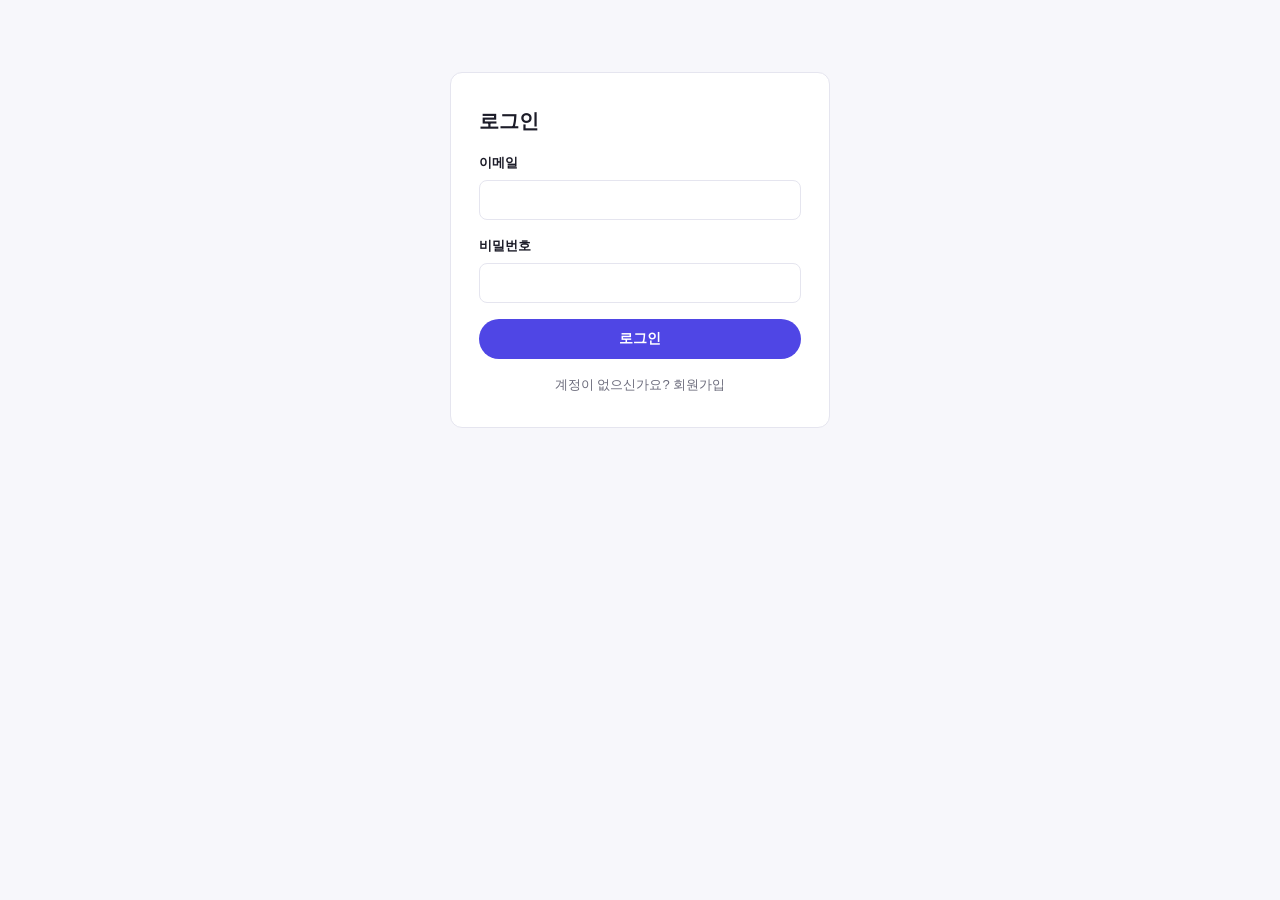
==== pages/login.html @ da1f6884 "Initial goods-shop frontend: auth, product listing, checkout, order history, admin" ====
<!DOCTYPE html>
<html lang="ko">
<head>
  <meta charset="UTF-8" />
  <meta name="viewport" content="width=device-width, initial-scale=1.0" />
  <title>로그인 | 굿즈샵</title>
  <link rel="stylesheet" href="../assets/css/style.css" />
</head>
<body>
  <div id="nav-placeholder"></div>

  <main>
    <div class="form-panel">
      <h2>로그인</h2>
      <div id="form-error" class="form-error"></div>
      <form id="login-form">
        <div class="form-field">
          <label for="email">이메일</label>
          <input type="email" id="email" required autocomplete="email" />
        </div>
        <div class="form-field">
          <label for="password">비밀번호</label>
          <input type="password" id="password" required autocomplete="current-password" />
        </div>
        <button type="submit" id="submit-btn" class="btn btn-primary btn-block">로그인</button>
      </form>
      <div class="form-footer">
        계정이 없으신가요? <a href="./signup.html">회원가입</a>
      </div>
    </div>
  </main>

  <script type="module" src="../js/login.js"></script>
</body>
</html>
---- assets/css/style.css ----
:root {
  --bg: #f7f7fb;
  --panel: #ffffff;
  --border: #e5e5ef;
  --text: #1c1c28;
  --text-sub: #6b6b7b;
  --primary: #4f46e5;
  --primary-dark: #4338ca;
  --danger: #e11d48;
  --success: #16a34a;
  --pending: #94a3b8;
  --radius: 12px;
}

* { box-sizing: border-box; }

body {
  margin: 0;
  background: var(--bg);
  color: var(--text);
  font-family: "Apple SD Gothic Neo", "Malgun Gothic", -apple-system, BlinkMacSystemFont, sans-serif;
  line-height: 1.6;
}

a { color: inherit; text-decoration: none; }

.wrap {
  max-width: 960px;
  margin: 0 auto;
  padding: 0 20px;
}

/* nav */
.nav {
  display: flex;
  align-items: center;
  justify-content: space-between;
  padding: 16px 20px;
  background: var(--panel);
  border-bottom: 1px solid var(--border);
  position: sticky;
  top: 0;
  z-index: 10;
}

.nav-brand {
  font-weight: 800;
  font-size: 18px;
}

.nav-links {
  display: flex;
  align-items: center;
  gap: 18px;
  font-size: 14px;
  color: var(--text-sub);
}

.nav-links a:hover { color: var(--primary); }

.nav-link-btn {
  background: none;
  border: none;
  font: inherit;
  color: var(--text-sub);
  cursor: pointer;
  padding: 0;
}

.nav-link-btn:hover { color: var(--danger); }

main {
  max-width: 960px;
  margin: 0 auto;
  padding: 32px 20px 80px;
}

h1 { font-size: 26px; margin: 0 0 8px; }
h2 { font-size: 20px; margin: 0 0 16px; }
p.page-sub { color: var(--text-sub); margin: 0 0 28px; }

/* product grid */
.product-grid {
  display: grid;
  grid-template-columns: repeat(auto-fill, minmax(200px, 1fr));
  gap: 20px;
}

.product-card {
  background: var(--panel);
  border: 1px solid var(--border);
  border-radius: var(--radius);
  overflow: hidden;
  display: flex;
  flex-direction: column;
}

.product-card img {
  width: 100%;
  aspect-ratio: 1 / 1;
  object-fit: cover;
  background: #eee;
}

.product-card .body {
  padding: 14px 16px 18px;
  display: flex;
  flex-direction: column;
  gap: 6px;
  flex: 1;
}

.product-card .name { font-weight: 700; font-size: 15px; }
.product-card .desc { color: var(--text-sub); font-size: 13px; flex: 1; }
.product-card .price { font-weight: 800; font-size: 16px; }
.product-card .stock { font-size: 12px; color: var(--text-sub); }

/* buttons */
.btn {
  display: inline-block;
  border: none;
  border-radius: 999px;
  padding: 11px 20px;
  font-weight: 700;
  font-size: 14px;
  cursor: pointer;
  text-align: center;
  transition: transform 0.1s ease, opacity 0.15s ease;
}

.btn-primary { background: var(--primary); color: #fff; }
.btn-primary:hover { background: var(--primary-dark); }
.btn-primary:disabled { background: #cbd5e1; cursor: not-allowed; }
.btn-block { display: block; width: 100%; }
.btn-ghost {
  background: transparent;
  border: 1px solid var(--border);
  color: var(--text);
}

/* forms */
.form-panel {
  max-width: 380px;
  margin: 40px auto 0;
  background: var(--panel);
  border: 1px solid var(--border);
  border-radius: var(--radius);
  padding: 32px 28px;
}

.form-field { margin-bottom: 16px; }
.form-field label { display: block; font-size: 13px; font-weight: 600; margin-bottom: 6px; }
.form-field input {
  width: 100%;
  padding: 11px 12px;
  border: 1px solid var(--border);
  border-radius: 8px;
  font-size: 14px;
}
.form-field input:focus { outline: 2px solid var(--primary); border-color: transparent; }

.form-error {
  background: #fef2f2;
  color: var(--danger);
  border: 1px solid #fecaca;
  border-radius: 8px;
  padding: 10px 12px;
  font-size: 13px;
  margin-bottom: 16px;
  display: none;
}
.form-error.show { display: block; }

.form-footer { margin-top: 16px; font-size: 13px; color: var(--text-sub); text-align: center; }

/* checkout */
.checkout-summary {
  display: flex;
  gap: 16px;
  background: var(--panel);
  border: 1px solid var(--border);
  border-radius: var(--radius);
  padding: 18px;
  margin-bottom: 24px;
}

.checkout-summary img { width: 84px; height: 84px; border-radius: 8px; object-fit: cover; }

/* table */
table { width: 100%; border-collapse: collapse; background: var(--panel); border: 1px solid var(--border); border-radius: var(--radius); overflow: hidden; }
th, td { padding: 12px 14px; text-align: left; font-size: 13.5px; border-bottom: 1px solid var(--border); }
th { color: var(--text-sub); font-weight: 600; background: #fafafe; }
tr:last-child td { border-bottom: none; }

.badge { display: inline-block; padding: 3px 10px; border-radius: 999px; font-size: 12px; font-weight: 700; color: #fff; }
.badge-PENDING { background: var(--pending); }
.badge-DONE { background: var(--success); }
.badge-FAILED { background: var(--danger); }

.empty-state { text-align: center; color: var(--text-sub); padding: 60px 0; }

.result-box {
  max-width: 420px;
  margin: 60px auto 0;
  text-align: center;
  background: var(--panel);
  border: 1px solid var(--border);
  border-radius: var(--radius);
  padding: 40px 28px;
}
.result-box .icon { font-size: 42px; margin-bottom: 12px; }
.result-box dl { text-align: left; margin: 24px 0; font-size: 14px; }
.result-box dt { color: var(--text-sub); display: inline-block; width: 90px; }
.result-box dd { display: inline; margin: 0; font-weight: 600; }
.result-box dd::after { content: ""; display: block; }
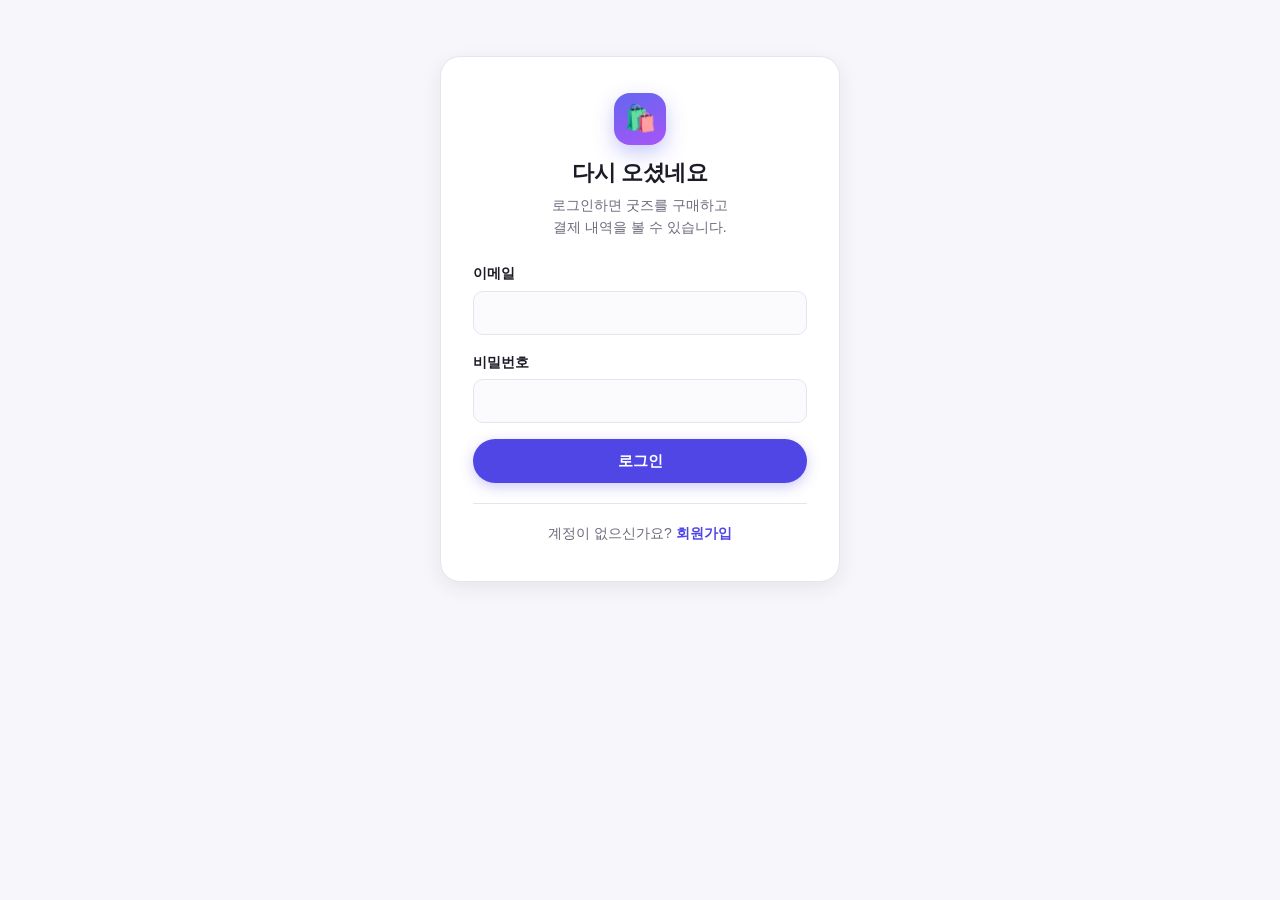
==== commit a78f60fa: "히어로 영역 추가, 헤더·로그인/회원가입 디자인 개선, 상품 이미지 교체 - index.html: 화면 상단에 히어로 영역 신설 (배지/제목/설명/버튼 2개) - 헤더: 반투명 배" ====
--- a/pages/login.html
+++ b/pages/login.html
@@ -9,9 +9,13 @@
 <body>
   <div id="nav-placeholder"></div>
 
-  <main>
+  <main class="auth">
     <div class="form-panel">
-      <h2>로그인</h2>
+      <div class="auth-head">
+        <div class="auth-mark">🛍️</div>
+        <h2>다시 오셨네요</h2>
+        <p class="auth-sub">로그인하면 굿즈를 구매하고<br />결제 내역을 볼 수 있습니다.</p>
+      </div>
       <div id="form-error" class="form-error"></div>
       <form id="login-form">
         <div class="form-field">
--- a/assets/css/style.css
+++ b/assets/css/style.css
@@ -1,3 +1,16 @@
+/*
+  모바일 우선(mobile-first) 스타일.
+
+  기본 스타일 = 폰 화면 기준.
+  화면이 넓어지면 @media (min-width: ...) 로 하나씩 넓혀갑니다.
+
+  지키는 규칙:
+  - 손으로 누르는 것(버튼/링크)은 최소 44px 높이 — 손가락으로 정확히 누를 수 있는 크기
+  - 본문 글자는 최소 16px — 폰에서 읽을 수 있는 크기
+  - 입력창도 16px — 이보다 작으면 iPhone 이 입력할 때 화면을 멋대로 확대함
+  - 가로 스크롤 금지
+*/
+
 :root {
   --bg: #f7f7fb;
   --panel: #ffffff;
@@ -6,10 +19,18 @@
   --text-sub: #6b6b7b;
   --primary: #4f46e5;
   --primary-dark: #4338ca;
+  --primary-soft: #eef2ff; /* 아주 연한 보라 — 강조 배경용 */
   --danger: #e11d48;
   --success: #16a34a;
   --pending: #94a3b8;
   --radius: 12px;
+  --radius-lg: 20px;
+  --tap: 44px; /* 최소 터치 영역 */
+
+  /* 그림자: 요소를 살짝 떠 보이게 함 */
+  --shadow-sm: 0 1px 2px rgba(28, 28, 40, 0.06);
+  --shadow-md: 0 6px 20px rgba(28, 28, 40, 0.08);
+  --shadow-lg: 0 18px 40px rgba(28, 28, 40, 0.12);
 }
 
 * { box-sizing: border-box; }
@@ -19,24 +40,30 @@
   background: var(--bg);
   color: var(--text);
   font-family: "Apple SD Gothic Neo", "Malgun Gothic", -apple-system, BlinkMacSystemFont, sans-serif;
+  font-size: 16px;
   line-height: 1.6;
-}
+  -webkit-text-size-adjust: 100%; /* 폰 가로/세로 전환 시 글자 크기 튀는 것 방지 */
+  overflow-x: hidden;             /* 가로 스크롤 방지 */
+}
+
+img { max-width: 100%; }
 
 a { color: inherit; text-decoration: none; }
 
-.wrap {
-  max-width: 960px;
-  margin: 0 auto;
-  padding: 0 20px;
-}
-
-/* nav */
+/* ---------- 상단 네비게이션 ---------- */
+/*
+  반투명 흰 배경 + backdrop-filter(뒤에 깔린 것을 흐리게 하는 효과)로
+  스크롤할 때 내용이 헤더 뒤로 은은하게 비쳐 보이게 합니다.
+*/
 .nav {
   display: flex;
   align-items: center;
   justify-content: space-between;
-  padding: 16px 20px;
-  background: var(--panel);
+  gap: 12px;
+  padding: 8px 16px;
+  background: rgba(255, 255, 255, 0.82);
+  backdrop-filter: saturate(180%) blur(12px);
+  -webkit-backdrop-filter: saturate(180%) blur(12px);
   border-bottom: 1px solid var(--border);
   position: sticky;
   top: 0;
@@ -45,18 +72,67 @@
 
 .nav-brand {
   font-weight: 800;
-  font-size: 18px;
-}
-
+  font-size: 17px;
+  letter-spacing: -0.02em;
+  white-space: nowrap;
+  display: flex;
+  align-items: center;
+  gap: 8px;
+  min-height: var(--tap);
+}
+
+/* 로고 이모지를 동그란 배지 안에 넣어 정돈해 보이게 */
+.nav-logo {
+  display: inline-flex;
+  align-items: center;
+  justify-content: center;
+  width: 30px;
+  height: 30px;
+  border-radius: 10px;
+  background: var(--primary-soft);
+  font-size: 16px;
+}
+
+/* 링크가 많아 폰에서 넘칠 수 있으므로, 넘치면 가로로 스크롤되게 함 */
 .nav-links {
   display: flex;
   align-items: center;
-  gap: 18px;
+  gap: 2px;
   font-size: 14px;
+  font-weight: 600;
   color: var(--text-sub);
-}
-
-.nav-links a:hover { color: var(--primary); }
+  overflow-x: auto;
+  -webkit-overflow-scrolling: touch;
+  scrollbar-width: none;
+}
+.nav-links::-webkit-scrollbar { display: none; }
+
+/* 네비게이션 안의 모든 누를 수 있는 것: 터치 영역 확보 */
+.nav-links a,
+.nav-links button {
+  display: flex;
+  align-items: center;
+  min-height: 38px;
+  padding: 0 12px;
+  border-radius: 999px;
+  white-space: nowrap;
+  transition: background 0.15s ease, color 0.15s ease;
+}
+
+.nav-links a:hover {
+  color: var(--primary);
+  background: var(--primary-soft);
+}
+
+/* 회원가입: 눈에 띄는 알약 버튼 */
+.nav-cta {
+  background: var(--text);
+  color: #fff;
+}
+.nav-cta:hover { background: var(--primary); color: #fff; }
+
+/* 관리자 링크: 다른 메뉴와 구분되도록 */
+.nav-admin { color: var(--primary); }
 
 .nav-link-btn {
   background: none;
@@ -64,35 +140,120 @@
   font: inherit;
   color: var(--text-sub);
   cursor: pointer;
-  padding: 0;
-}
-
-.nav-link-btn:hover { color: var(--danger); }
-
+}
+.nav-link-btn:hover { color: var(--danger); background: #fef2f2; }
+
+/* ---------- 히어로 (홈 상단 대문) ---------- */
+/*
+  화면 전체 너비를 쓰는 어두운 영역입니다.
+  radial-gradient 두 개를 겹쳐 은은한 빛 번짐을 만듭니다.
+*/
+.hero {
+  position: relative;
+  overflow: hidden;
+  background:
+    radial-gradient(90% 80% at 15% 0%, #6366f1 0%, transparent 60%),
+    radial-gradient(70% 70% at 100% 100%, #a855f7 0%, transparent 55%),
+    linear-gradient(160deg, #23233a 0%, #171728 100%);
+  color: #fff;
+  text-align: center;
+  padding: 48px 20px 52px;
+}
+
+.hero-inner {
+  max-width: 640px;
+  margin: 0 auto;
+  position: relative;
+}
+
+.hero-badge {
+  display: inline-block;
+  padding: 6px 14px;
+  border-radius: 999px;
+  background: rgba(255, 255, 255, 0.12);
+  border: 1px solid rgba(255, 255, 255, 0.2);
+  font-size: 12px;
+  font-weight: 600;
+  letter-spacing: 0.01em;
+  margin-bottom: 18px;
+}
+
+.hero-title {
+  font-size: 30px;
+  line-height: 1.25;
+  letter-spacing: -0.03em;
+  font-weight: 800;
+  margin: 0 0 14px;
+}
+
+/* <em> 부분만 색을 입혀 강조 (기울임은 끔) */
+.hero-title em {
+  font-style: normal;
+  background: linear-gradient(90deg, #c7d2fe, #f0abfc);
+  -webkit-background-clip: text;
+  background-clip: text;
+  color: transparent;
+}
+
+.hero-sub {
+  margin: 0 0 26px;
+  font-size: 15px;
+  line-height: 1.65;
+  color: rgba(255, 255, 255, 0.75);
+}
+
+.hero-actions {
+  display: flex;
+  flex-direction: column;
+  gap: 10px;
+}
+
+/* ---------- 섹션 제목 ---------- */
+.section-head { margin-bottom: 20px; }
+.section-head h2 {
+  margin: 0 0 4px;
+  letter-spacing: -0.02em;
+}
+.section-head .page-sub { margin: 0; }
+
+/* ---------- 본문 영역 ---------- */
 main {
   max-width: 960px;
   margin: 0 auto;
-  padding: 32px 20px 80px;
-}
-
-h1 { font-size: 26px; margin: 0 0 8px; }
-h2 { font-size: 20px; margin: 0 0 16px; }
-p.page-sub { color: var(--text-sub); margin: 0 0 28px; }
-
-/* product grid */
+  padding: 24px 16px 64px;
+}
+
+h1 { font-size: 24px; margin: 0 0 8px; line-height: 1.3; }
+h2 { font-size: 20px; margin: 0 0 16px; line-height: 1.3; }
+p.page-sub { color: var(--text-sub); margin: 0 0 24px; font-size: 15px; }
+
+/* ---------- 상품 목록 ---------- */
+/* 폰: 2열. 화면이 아주 좁으면(360px 미만) 1열로 떨어짐 */
 .product-grid {
   display: grid;
-  grid-template-columns: repeat(auto-fill, minmax(200px, 1fr));
-  gap: 20px;
+  grid-template-columns: repeat(auto-fill, minmax(150px, 1fr));
+  gap: 12px;
 }
 
 .product-card {
   background: var(--panel);
   border: 1px solid var(--border);
-  border-radius: var(--radius);
+  border-radius: var(--radius-lg);
   overflow: hidden;
   display: flex;
   flex-direction: column;
+  box-shadow: var(--shadow-sm);
+  transition: transform 0.18s ease, box-shadow 0.18s ease, border-color 0.18s ease;
+}
+
+/* 마우스를 올리면 살짝 떠오름 (터치 기기에서는 나타나지 않음) */
+@media (hover: hover) {
+  .product-card:hover {
+    transform: translateY(-3px);
+    box-shadow: var(--shadow-md);
+    border-color: #d8d8ea;
+  }
+  .product-card:hover img { transform: scale(1.04); }
 }
 
 .product-card img {
@@ -100,64 +261,134 @@
   aspect-ratio: 1 / 1;
   object-fit: cover;
   background: #eee;
+  transition: transform 0.35s ease;
 }
 
 .product-card .body {
-  padding: 14px 16px 18px;
+  padding: 12px 12px 14px;
   display: flex;
   flex-direction: column;
-  gap: 6px;
+  gap: 4px;
   flex: 1;
 }
 
 .product-card .name { font-weight: 700; font-size: 15px; }
 .product-card .desc { color: var(--text-sub); font-size: 13px; flex: 1; }
-.product-card .price { font-weight: 800; font-size: 16px; }
-.product-card .stock { font-size: 12px; color: var(--text-sub); }
-
-/* buttons */
+.product-card .price { font-weight: 800; font-size: 17px; }
+.product-card .stock { font-size: 12px; color: var(--text-sub); margin-bottom: 8px; }
+
+/* ---------- 버튼 ---------- */
 .btn {
-  display: inline-block;
+  display: inline-flex;
+  align-items: center;
+  justify-content: center;
+  min-height: var(--tap);   /* 손가락으로 누를 수 있는 크기 */
   border: none;
   border-radius: 999px;
-  padding: 11px 20px;
+  padding: 10px 20px;
   font-weight: 700;
-  font-size: 14px;
+  font-size: 15px;
   cursor: pointer;
   text-align: center;
-  transition: transform 0.1s ease, opacity 0.15s ease;
-}
-
-.btn-primary { background: var(--primary); color: #fff; }
+  transition: background 0.15s ease, opacity 0.15s ease;
+}
+
+.btn-primary {
+  background: var(--primary);
+  color: #fff;
+  box-shadow: 0 4px 14px rgba(79, 70, 229, 0.28);
+}
 .btn-primary:hover { background: var(--primary-dark); }
-.btn-primary:disabled { background: #cbd5e1; cursor: not-allowed; }
-.btn-block { display: block; width: 100%; }
+.btn-primary:active { transform: translateY(1px); }
+.btn-primary:disabled {
+  background: #cbd5e1;
+  cursor: not-allowed;
+  box-shadow: none;
+}
+.btn-block { display: flex; width: 100%; }
 .btn-ghost {
   background: transparent;
   border: 1px solid var(--border);
   color: var(--text);
 }
 
-/* forms */
+/* 히어로 위(어두운 배경)에 올라가는 보조 버튼 */
+.btn-hero-ghost {
+  background: rgba(255, 255, 255, 0.1);
+  border: 1px solid rgba(255, 255, 255, 0.28);
+  color: #fff;
+}
+.btn-hero-ghost:hover { background: rgba(255, 255, 255, 0.18); }
+
+/* ---------- 입력 폼 ---------- */
+/*
+  로그인/회원가입 화면.
+  main.auth 는 카드가 화면 가운데쯤에 오도록 위쪽 여백을 조금 더 줍니다.
+*/
+main.auth { padding-top: 32px; }
+
 .form-panel {
-  max-width: 380px;
-  margin: 40px auto 0;
+  max-width: 400px;
+  margin: 0 auto;
   background: var(--panel);
   border: 1px solid var(--border);
-  border-radius: var(--radius);
-  padding: 32px 28px;
+  border-radius: var(--radius-lg);
+  padding: 28px 22px;
+  box-shadow: var(--shadow-md);
+}
+
+.auth-head { text-align: center; margin-bottom: 24px; }
+
+/* 카드 맨 위의 동그란 로고 */
+.auth-mark {
+  width: 52px;
+  height: 52px;
+  margin: 0 auto 14px;
+  display: flex;
+  align-items: center;
+  justify-content: center;
+  border-radius: 16px;
+  font-size: 26px;
+  background: linear-gradient(160deg, #6366f1, #a855f7);
+  box-shadow: 0 8px 20px rgba(99, 102, 241, 0.35);
+}
+
+.auth-head h2 {
+  margin: 0 0 6px;
+  font-size: 22px;
+  letter-spacing: -0.02em;
+}
+
+.auth-sub {
+  margin: 0;
+  color: var(--text-sub);
+  font-size: 14px;
+  line-height: 1.6;
 }
 
 .form-field { margin-bottom: 16px; }
-.form-field label { display: block; font-size: 13px; font-weight: 600; margin-bottom: 6px; }
+.form-field label { display: block; font-size: 14px; font-weight: 600; margin-bottom: 6px; }
 .form-field input {
   width: 100%;
-  padding: 11px 12px;
+  min-height: var(--tap);
+  padding: 10px 14px;
+  background: #fbfbfe;
   border: 1px solid var(--border);
-  border-radius: 8px;
-  font-size: 14px;
-}
-.form-field input:focus { outline: 2px solid var(--primary); border-color: transparent; }
+  border-radius: 10px;
+  font-size: 16px; /* 16px 미만이면 iPhone 이 입력 시 화면을 확대해버림 */
+  transition: border-color 0.15s ease, box-shadow 0.15s ease, background 0.15s ease;
+}
+.form-field input::placeholder { color: #a6a6b8; }
+
+/* 입력창을 누르면 보라색 테두리 + 은은한 링 */
+.form-field input:focus {
+  outline: none;
+  background: var(--panel);
+  border-color: var(--primary);
+  box-shadow: 0 0 0 3px rgba(79, 70, 229, 0.14);
+}
+
+.form-panel .btn-primary { margin-top: 4px; }
 
 .form-error {
   background: #fef2f2;
@@ -165,51 +396,226 @@
   border: 1px solid #fecaca;
   border-radius: 8px;
   padding: 10px 12px;
-  font-size: 13px;
+  font-size: 14px;
   margin-bottom: 16px;
   display: none;
 }
 .form-error.show { display: block; }
 
-.form-footer { margin-top: 16px; font-size: 13px; color: var(--text-sub); text-align: center; }
-
-/* checkout */
+.form-footer {
+  margin-top: 20px;
+  padding-top: 18px;
+  border-top: 1px solid var(--border);
+  font-size: 14px;
+  color: var(--text-sub);
+  text-align: center;
+}
+.form-footer a { color: var(--primary); font-weight: 600; }
+.form-footer a:hover { text-decoration: underline; }
+
+/* ---------- 결제 페이지 ---------- */
+/* 폰에서는 이미지와 글이 세로로 쌓이도록 */
 .checkout-summary {
   display: flex;
-  gap: 16px;
+  flex-direction: column;
+  gap: 12px;
   background: var(--panel);
   border: 1px solid var(--border);
   border-radius: var(--radius);
-  padding: 18px;
-  margin-bottom: 24px;
-}
-
-.checkout-summary img { width: 84px; height: 84px; border-radius: 8px; object-fit: cover; }
-
-/* table */
-table { width: 100%; border-collapse: collapse; background: var(--panel); border: 1px solid var(--border); border-radius: var(--radius); overflow: hidden; }
-th, td { padding: 12px 14px; text-align: left; font-size: 13.5px; border-bottom: 1px solid var(--border); }
-th { color: var(--text-sub); font-weight: 600; background: #fafafe; }
-tr:last-child td { border-bottom: none; }
-
-.badge { display: inline-block; padding: 3px 10px; border-radius: 999px; font-size: 12px; font-weight: 700; color: #fff; }
+  padding: 16px;
+  margin-bottom: 20px;
+}
+
+.checkout-summary img {
+  width: 100%;
+  max-width: 160px;
+  height: auto;
+  aspect-ratio: 1 / 1;
+  border-radius: 8px;
+  object-fit: cover;
+}
+
+/* ---------- 표(결제 내역) ---------- */
+/*
+  폰에서는 표를 그대로 두면 7칸이 화면 밖으로 넘칩니다.
+  그래서 폰에서는 각 줄(tr)을 "카드"로 바꿔서 세로로 쌓습니다.
+  각 칸(td) 왼쪽에 항목 이름을 붙이는데, 그 이름은 HTML 의 data-label 속성에서 가져옵니다.
+*/
+table {
+  width: 100%;
+  border-collapse: collapse;
+  background: transparent;
+}
+
+/* 폰: 표를 카드로 변신 */
+thead { display: none; } /* 표 머리글 숨김 (각 칸이 자기 이름표를 갖게 되므로) */
+
+tbody, tr, td { display: block; width: 100%; }
+
+tr {
+  background: var(--panel);
+  border: 1px solid var(--border);
+  border-radius: var(--radius);
+  padding: 6px 14px;
+  margin-bottom: 12px;
+}
+
+td {
+  display: flex;
+  justify-content: space-between;
+  align-items: center;
+  gap: 12px;
+  padding: 9px 0;
+  font-size: 15px;
+  border-bottom: 1px solid var(--border);
+  text-align: right;
+  word-break: break-all;
+}
+
+tr td:last-child { border-bottom: none; }
+
+/* 각 칸 왼쪽에 붙는 항목 이름 (예: "금액") */
+td::before {
+  content: attr(data-label);
+  flex: 0 0 auto;
+  color: var(--text-sub);
+  font-size: 13px;
+  font-weight: 600;
+  text-align: left;
+}
+
+.badge {
+  display: inline-block;
+  padding: 3px 10px;
+  border-radius: 999px;
+  font-size: 12px;
+  font-weight: 700;
+  color: #fff;
+}
 .badge-PENDING { background: var(--pending); }
 .badge-DONE { background: var(--success); }
 .badge-FAILED { background: var(--danger); }
 
-.empty-state { text-align: center; color: var(--text-sub); padding: 60px 0; }
-
+.empty-state { text-align: center; color: var(--text-sub); padding: 48px 16px; }
+
+/* ---------- 결제 결과 화면 ---------- */
 .result-box {
   max-width: 420px;
-  margin: 60px auto 0;
+  margin: 32px auto 0;
   text-align: center;
   background: var(--panel);
   border: 1px solid var(--border);
   border-radius: var(--radius);
-  padding: 40px 28px;
+  padding: 32px 20px;
 }
 .result-box .icon { font-size: 42px; margin-bottom: 12px; }
-.result-box dl { text-align: left; margin: 24px 0; font-size: 14px; }
+.result-box dl { text-align: left; margin: 24px 0; font-size: 15px; }
 .result-box dt { color: var(--text-sub); display: inline-block; width: 90px; }
-.result-box dd { display: inline; margin: 0; font-weight: 600; }
+.result-box dd { display: inline; margin: 0; font-weight: 600; word-break: break-all; }
 .result-box dd::after { content: ""; display: block; }
+
+/* =========================================================
+   태블릿 이상 (768px ~)
+   ========================================================= */
+@media (min-width: 768px) {
+  .nav { padding: 10px 24px; }
+  .nav-brand { font-size: 18px; }
+  .nav-links { gap: 6px; overflow-x: visible; }
+
+  main { padding: 32px 24px 80px; }
+
+  h1 { font-size: 28px; }
+
+  /* 히어로: 넓은 화면에서 시원하게 */
+  .hero { padding: 80px 24px 88px; }
+  .hero-title { font-size: 44px; }
+  .hero-sub { font-size: 17px; margin-bottom: 32px; }
+  .hero-badge { font-size: 13px; }
+
+  /* 버튼 두 개를 가로로 나란히 */
+  .hero-actions {
+    flex-direction: row;
+    justify-content: center;
+    gap: 12px;
+  }
+  .hero-actions .btn { padding: 12px 28px; }
+
+  .section-head { margin-bottom: 24px; }
+
+  .product-grid {
+    grid-template-columns: repeat(3, 1fr);
+    gap: 20px;
+  }
+
+  .product-card .body { padding: 14px 16px 18px; gap: 6px; }
+
+  main.auth { padding-top: 56px; }
+  .form-panel { padding: 36px 32px; }
+
+  /* 결제 요약: 이미지와 글을 가로로 */
+  .checkout-summary {
+    flex-direction: row;
+    gap: 16px;
+    padding: 18px;
+  }
+  .checkout-summary img { width: 84px; height: 84px; max-width: none; }
+
+  /* 표를 다시 "진짜 표"로 되돌림 */
+  table {
+    background: var(--panel);
+    border: 1px solid var(--border);
+    border-radius: var(--radius);
+    overflow: hidden;
+  }
+
+  thead { display: table-header-group; }
+  tbody { display: table-row-group; }
+
+  tr {
+    display: table-row;
+    background: transparent;
+    border: none;
+    border-radius: 0;
+    padding: 0;
+    margin: 0;
+  }
+
+  th, td {
+    display: table-cell;
+    width: auto;
+    padding: 12px 14px;
+    text-align: left;
+    font-size: 14px;
+    border-bottom: 1px solid var(--border);
+    word-break: normal;
+  }
+
+  th {
+    color: var(--text-sub);
+    font-weight: 600;
+    background: #fafafe;
+    white-space: nowrap;
+  }
+
+  td::before { content: none; } /* 항목 이름표 숨김 (표 머리글이 다시 보이므로) */
+
+  tr:last-child td { border-bottom: none; }
+}
+
+/* =========================================================
+   PC (1024px ~)
+   ========================================================= */
+@media (min-width: 1024px) {
+  .product-grid { grid-template-columns: repeat(4, 1fr); }
+
+  .hero { padding: 100px 24px 108px; }
+  .hero-title { font-size: 52px; }
+}
+
+/*
+  "동작 줄이기"를 켜 둔 사용자를 위해 움직임을 끕니다.
+  (기기 설정에서 애니메이션을 싫어한다고 밝힌 사람들)
+*/
+@media (prefers-reduced-motion: reduce) {
+  * { transition: none !important; }
+}
